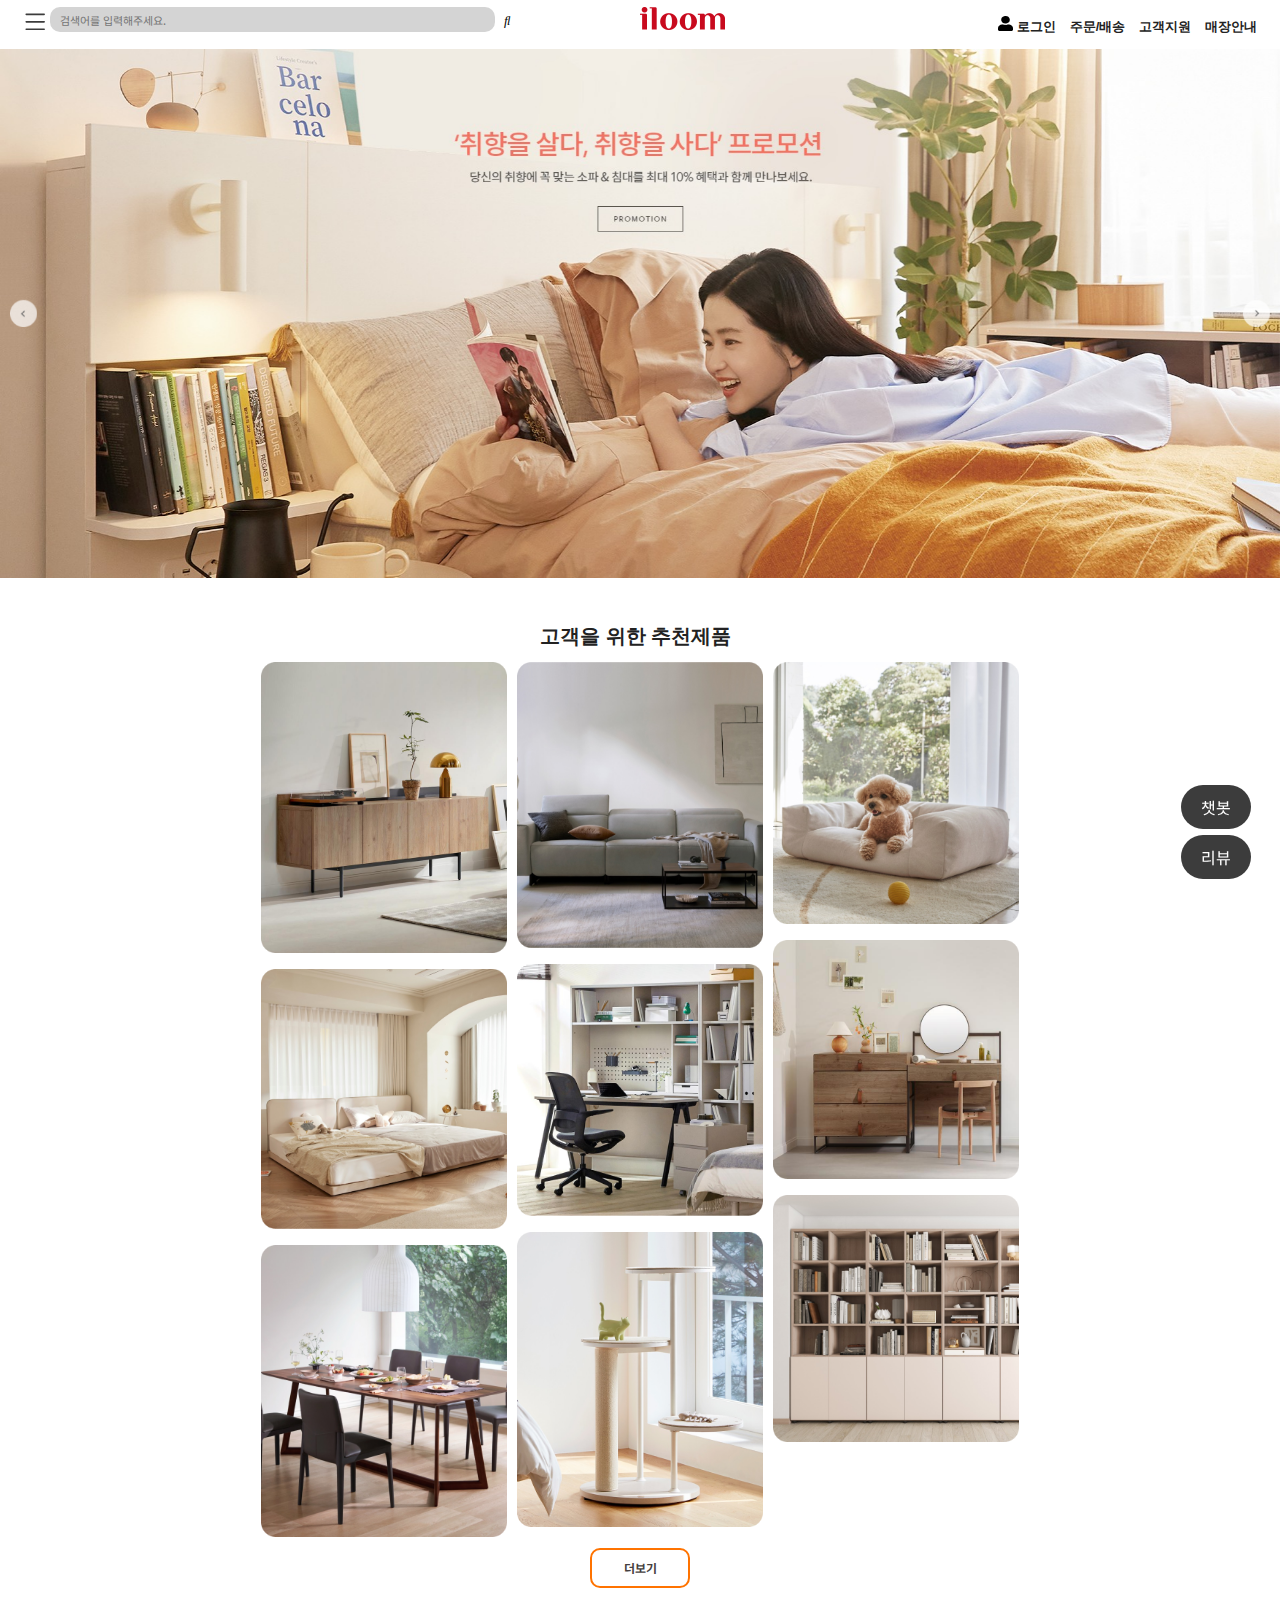
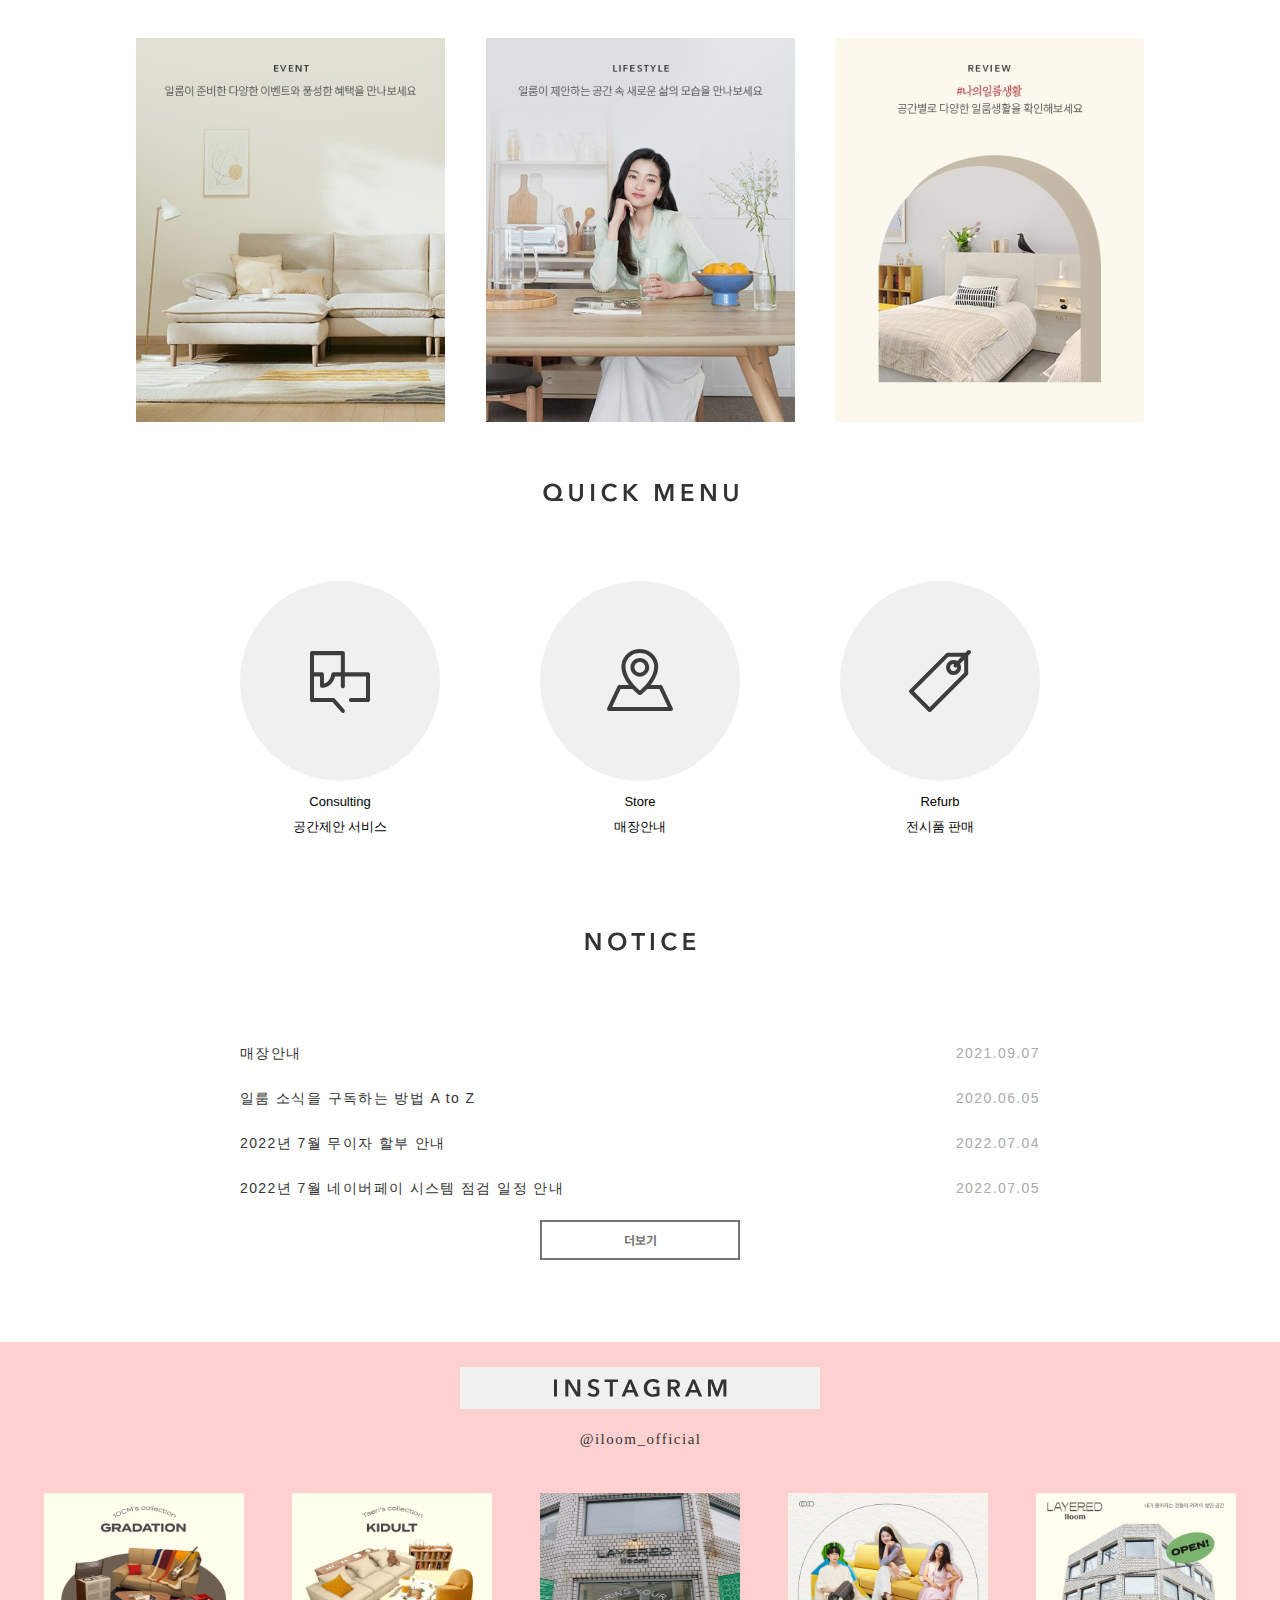
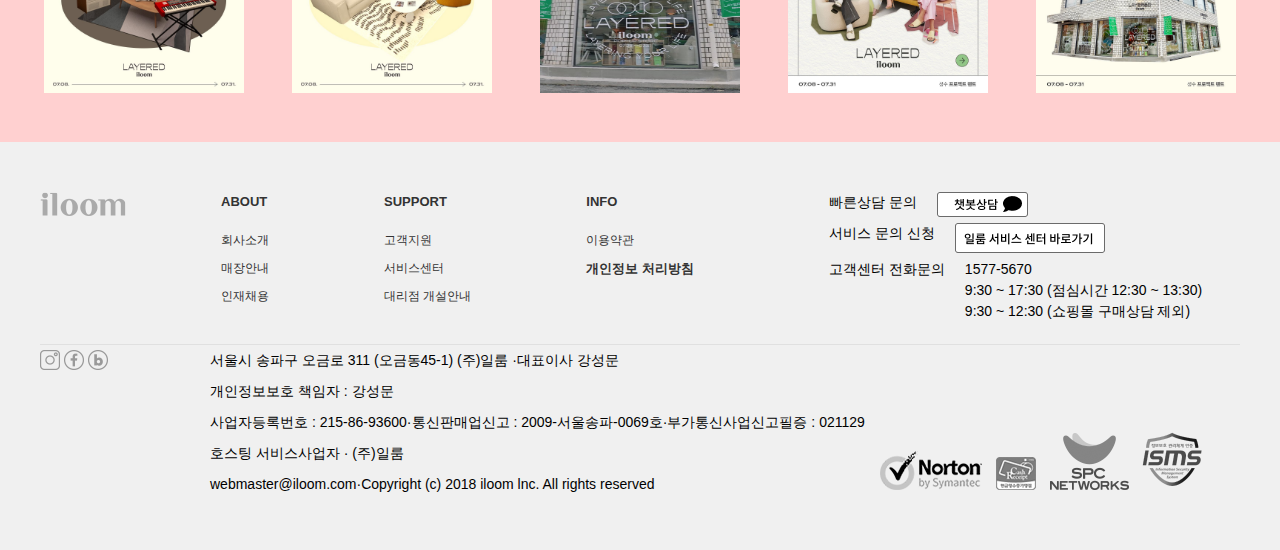
==== index.html @ b9b0cc66 "commit message" ====
<!DOCTYPE HTML>
<html lang='ko'>
<head>
	<title>일룸</title>
	<meta charset='utf-8'>
	<meta name='Viewport' content='width=device-width, initial-scale=1.0, minimum-scale=1.0, maximum-scale=1.6'>
	<meta name='Title' content='일룸'>
	<meta name='Subject' content='iloom'>
	<meta name='Keywords' content='일룸, 가구, 인테리어, 침대, 소파'>
	<meta name='Author' content='jeonghyun'>
	<meta name='Publisher' content='jeonghyun'>
	<meta name='Description' content='침대, 소파, 식탁 등 리빙 가구와 아이방, 펫가구까지 다양한 제품들로 꿈꾸던 생활을 시작해보세요.'>
	<meta name='Author-Date' content='20220719'>
	<meta name='Robots' content='index,follow'>


	<link rel='stylesheet' href='css/reset.css'>
	<link rel='stylesheet' href='css/main.css'>
	<link rel="stylesheet" href="https://cdn.jsdelivr.net/npm/swiper/swiper-bundle.min.css"/>


    <link href="https://fonts.googleapis.com/css2?family=Noto+Sans+KR&display=swap" rel="stylesheet">
	<link rel='stylesheet' href='https://use.fontawesome.com/releases/v5.5.0/css/all.css' integrity='sha384-B4dIYHKNBt8Bc12p+WXckhzcICo0wtJAoU8YZTY5qE0Id1GSseTk6S+L3BlXeVIU' crossorigin='anonymous'>
	<link rel="stylesheet" href="https://cdnjs.cloudflare.com/ajax/libs/font-awesome/4.7.0/css/font-awesome.min.css">

	<script src="https://cdn.jsdelivr.net/npm/swiper/swiper-bundle.min.js"></script>
	<script src="./js/lib/jquery-1.12.4.min.js"></script>
	<script src="./js/script.js" defer></script>
	


</head>
<body>
	<ul id="skip">
		<li><a href="#header">헤더 바로가기</a></li>
		<li><a href="#nav">메뉴 바로가기</a></li>
		<li><a href="#content">내용 바로가기</a></li>
	</ul>
    <div class="button">
		<button class="btnbot">챗봇</button>
		<button class="btnbot">리뷰</button>
	</div>
	<div id="wrap">
		<header id="head" class="header">
			<div class="header-area">
				<div class="gnb_item">
					<ul class="t_menu">
						<li><a href="#"><img src="./img/icon_menu_30px.svg" alt="menu"></a></li>
					</ul>
				</div>
				<div class="search">
					<div class="search_input">
						<input class="search_bar" type="text" placeholder="검색어를 입력해주세요.">
						<i class="fas fa-search"></i>
					</div>
				</div>	
				<div class="gnb_logo">
					<a href="#" onclick="location.href='index.html'"><img src="./img/gnb_logo.png" alt="logo"></a>
				</div>
				<div class="gnb_menu">
					<ul>
						<li><a href="#" onclick="location.href='login.html'"><img src="./img/user-solid.png" alt="login"> 로그인</a></li>
						<li><a href="#" onclick="location.href='login.html'">주문/배송</a></li>
						<li><a href="#" onclick="location.href='index1.html'">고객지원</a></li>
						<li><a href="#">매장안내</a></li>
					</ul>
				</div>
			</div><!-- pc -->
			<div class="mobile">
				<div class="m_header">
					<div class="mobile-item">
						<img src="./img/icon_menu_30px (moblie).png" alt="menu_m">
					</div>
					<div class="logo_m">
						<img src="./img/gnb_logo.png" alt="mobile-logo">
					</div>
					<div class="search_moblie">
						<i class="fas fa-user"></i>
						<i class="fas fa-shopping-cart"></i>
					</div>
				</div >
			</div>
		</header>
		<!-------------------- swiper mySwiper ------------------------>
			<div class="swiper mySwiper">
			<div class="swiper-wrapper">
			  <div class="swiper-slide"><img src="./img/h_01.jpg" alt="slide1"></div>
			  <div class="swiper-slide"><img src="./img/h_02.jpg" alt="slide2"></div>
			  <div class="swiper-slide"><img src="./img/h_03.png" alt="slide3"></div>
			  <div class="swiper-slide"><img src="./img/h_04.jpg" alt="slide4"></div>
			  <div class="swiper-slide"><img src="./img/h_05.jpg" alt="slide5"></div>
			  <div class="swiper-slide"><img src="./img/h_06.jpg" alt="slide6"></div>
			</div>
			<div class="swiper-button-next"></div>
			<div class="swiper-button-prev"></div>
		</div>
		
		<div class="best">
			<ul>
				<li><a href="#">고객을 위한 추천제품</a></li>
			</ul>
		</div>
		<div class="container">
			<div class="bannner">
				<img src="./img/b-01.png" onmouseover="this.src='./img/b-001.png';" onmouseout="this.src='./img/b-01.png';" alt="bannerimg1">
				<img src="./img/b-02.png" onmouseover="this.src='./img/b-002.png';" onmouseout="this.src='./img/b-02.png';" alt="bannerimg2">
				<img src="./img/b-03.png" onmouseover="this.src='./img/b-003.png';" onmouseout="this.src='./img/b-03.png';" alt="bannerimg3">
			</div >
			<div class="bannner">
				<img src="./img/b-04.png" onmouseover="this.src='./img/b-004.png';" onmouseout="this.src='./img/b-04.png';" alt="bannerimg4">
				<img src="./img/b-05.png" onmouseover="this.src='./img/b-005.png';" onmouseout="this.src='./img/b-05.png';" alt="bannerimg5">
				<img src="./img/b-06.png" onmouseover="this.src='./img/b-006.png';" onmouseout="this.src='./img/b-06.png';" alt="bannerimg6">
			</div>
			<div class="bannner">
				<img src="./img/b-07.png" onmouseover="this.src='./img/b-007.png';" onmouseout="this.src='./img/b-07.png';" alt="bannerimg7">
				<img src="./img/b-08.png" onmouseover="this.src='./img/b-008.png';" onmouseout="this.src='./img/b-08.png';" alt="bannerimg8">
				<img src="./img/b-09.png" onmouseover="this.src='./img/b-009.png';" onmouseout="this.src='./img/b-09.png';" alt="bannerimg9">
			</div>
		</div>
		<div class="button-m">
			<button type="button" class="more-bnt">더보기</button>
		</div >
		<div class="card">
			<ul class="card_ul">
				<li><a href="#"><img src="./img/event.png" alt="event"></a></li>
				<li><a href="#"><img src="./img/style.png" alt="life"></a></li>
				<li><a href="#"><img src="./img/review.png" alt="review"></a></li>
			</ul>
		</div>
		<div id="quick" class="quick-menu">
			<div class="menu">
				<img src="./img/img_quickmenu.svg" alt="menu">
			</div>
			<div class="quick-box">
				<div class="quick-list"><img src="./img/quick_menu_consulting.svg" alt="consulting">
					<p class="txt">
						<span>Consulting</span>
						<br>
						<span>공간제안 서비스</span>
					</p>
				</div>
			
				<div class="quick-list">
					<img src="./img/quick_menu_store.svg" alt="store">
					<p class="txt">
						<span>Store</span>
						<br>
						<span>매장안내</span>
					</p>
				</div>
					
				<div class="quick-list">
					<img src="./img/quick_menu_refurb.svg" alt="refurb">
					<p class="txt">
						<span>Refurb</span>
						<br>
						<span>전시품 판매</span>
					</p>
				</div>
					
			</div>	
		</div> 
		<div id="notice" class="notice-area">
			<div class="n-title"><img src="./img/img_notice.svg" alt="notice"></div> 
			<div class="notice-wrap">
				<div class="notice-box">
					<p>
						<span class="txt">매장안내</span>
						<span class="date">2021.09.07</span>
					</p>
					<p>
						<span class="txt">일룸 소식을 구독하는 방법 A to Z</span>
						<span class="date">2020.06.05</span>
					</p>
					<p>
						<span class="txt">2022년 7월 무이자 할부 안내</span>
						<span class="date">2022.07.04</span>
					</p>
					<p>
						<span class="txt">2022년 7월 네이버페이 시스템 점검 일정 안내</span>
						<span class="date">2022.07.05</span>
					</p>
				</div>
			    <div class="button-n">
				  <button type="button" class="n-bnt">더보기</button>
			   </div>
			</div>
		</div> 
		
		<div id="instargram" class="instargram-area">
			<div class="instargram_m">
				<img src="./img/instagram_1.svg" alt="instargram">
				<br>
				<img src="./img/instagram_2.svg" alt="instargram">
			</div>
			<div class="instargram_img">
				<ul>
					<li><a href="#"><img src="./img/i_01.jpg" alt="img1"></a></li>
					<li><a href="#"><img src="./img/i_02.jpg" alt="img2"></a></li>
					<li><a href="#"><img src="./img/i_03.jpg" alt="img3"></a></li>
					<li><a href="#"><img src="./img/i_04.jpg" alt="img4"></a></li>
					<li><a href="#"><img src="./img/i_05.jpg" alt="img5"></a></li>
				</ul>
			</div >
		</div>
		<footer id="footer" class="footer-area">
			<ul class="footer-inner">
				<div class="footer-inner-box">
						<div class="ft_inner"><img src="./img/footer_logo.png" alt="footerlogo"></div>
						<div class="ft_inner">
							<ul>
								<li class="footer-top">ABOUT</li>
								<li class="footer-top-i">회사소개</li>
								<li class="footer-top-i">매장안내</li>
								<li class="footer-top-i">인재채용</li>
							</ul>	
						</div> 
						<div class="ft_inner">
							<ul>
								<li class="footer-top">SUPPORT</li>
								<li class="footer-top-i">고객지원</li>
								<li class="footer-top-i">서비스센터</li>
								<li class="footer-top-i">대리점 개설안내</li>
							</ul>	
						</div> 
						<div class="ft_inner">
							<ul>
								<li class="footer-top">INFO</li>
								<li class="footer-top-i">이용약관</li>
								<li class="footer-top">개인정보 처리방침</li>
							</ul>
						</div> 
						<div class="c_inner">
							<ul>
								<dl>
									<dt>빠른상담 문의</dt>
									<dt><a href="#"><img src="./img/chatbot.png" alt="chatbot"></a></dt>
								</dl>
								<dl>
									<dt>서비스 문의 신청</dt>
									<dt><a href="#"><img src="./img/baro.png" alt="baro"></a></dt>
								</dl>
								<dl>
									<dt>고객센터 전화문의</dt>
									<dt>
										<span>1577-5670</span>
										<br>
										<span>9:30 ~ 17:30 (점심시간 12:30 ~ 13:30)</span>
										<br>
										<span>9:30 ~ 12:30 (쇼핑몰 구매상담 제외)</span>
									</dt>
								</dl>
							</ul>
						</div> 
				</div>
			</ul>
			<ul class="footer-bottom">
				<div class="sns">
					<img src="./img/footer_i.png" alt="instagram">
					<img src="./img/footer_f.png" alt="facebook">
					<img src="./img/footer_b.png" alt="blog">
				</div>
				<div class="ft_bottom">
					<p>서울시 송파구 오금로 311 (오금동45-1) (주)일룸 ·대표이사 강성문</p>
					<p>개인정보보호 책임자 : 강성문</p>
					<p>사업자등록번호 : 215-86-93600·통신판매업신고 : 2009-서울송파-0069호·부가통신사업신고필증 : 021129</p>
					<p>호스팅 서비스사업자 · (주)일룸</p>
					<p>webmaster@iloom.com·Copyright (c) 2018 iloom lnc. All rights reserved</p>	
				</div> 
				<div class="mark">
					<img src="./img//mark_1.png" alt="mark1">
					<img src="./img//mark_2.png" alt="mark2">
					<img src="./img//mark_3.png" alt="mark3">
					<img src="./img//mark_4.png" alt="mark4">
				</div>
			</ul>
		</footer> 

		<div id="modal">
			<div id="popup_menu">
				<div class="close closeBtn"><img src="./img/icon_closeBtn.svg" alt="closeBtn"></div>
				<div class="popup-line"></div>
				<div class="inner_line" style="height:737px; left: 123px;"></div>
				<div class="inner_line" style="height:737px; left: 246px;"></div>
				<div class="inner_line" style="height:737px; left: 369px;"></div>
				<div class="inner_line" style="height:737px; left: 492px;"></div>
				<div class="inner_line" style="height:737px; left: 615px;"></div>
				<div class="inner_line" style="height:737px; left: 738px;"></div>
				<div class="all_menu">
					<div class="all_menuheade">침실</div>
					<div class="all_menubody">침대</div>
					<ul>
						<li>모션베드</li>
						<li>일반침대</li>
						<li>패밀리침대</li>
						<li>매트리스</li>
						<li>액세서리</li>
					</ul>
					
					<div class="all_menubody">매트리스</div>
					<ul>
						<li>매트리스</li>
						<li>커버/프로텍터</li>
					</ul>
					
					<div class="all_menubody">옷장</div>
					<ul>
						<li>옷장/붙박이장</li>
						<li>드레스룸</li>
						<li>수납가구/ACC</li>
					</ul>
				</div>
				<div class="all_menu">
					<div class="all_menuheade">거실</div>
					<div class="all_menubody">테이블</div>
					<ul>
						<li>소파테이블</li>
						<li>패밀리테이블</li>
						<li>멀티테이블</li>
						<li>액세서리</li>
					</ul>
					
					<div class="all_menubody">거실장</div>
					<ul>
						<li>거실장</li>
					</ul>
					
					<div class="all_menubody">소파</div>
					<ul>
						<li>일자형</li>
						<li>카우치/코너</li>
						<li>1인/소파베드</li>
						<li>리클라이너</li>
						<li>액세서리</li>
					</ul>
				</div>
				<div class="all_menu">
					<div class="all_menuheade">주방</div>
					<div class="all_menubody">식탁</div>
					<ul>
						<li>식탁</li>
					</ul>
					
					<div class="all_menubody">수납장</div>
					<ul>
						<li>수납장</li>
						<li>액세서리</li>
					</ul>
					
					<div class="all_menubody">의자</div>
				</div>
				<div class="all_menu">
					<div class="all_menuheade">키즈룸</div>
					<div class="all_menubody">침대</div>
					<ul>
						<li>침대</li>
						<li>매트리스</li>
						<li>액세서리</li>
					</ul>
					
					<div class="all_menubody">책상</div>
					<ul>
						<li>책상</li>
						<li>액세서리</li>
					</ul>
					<div class="all_menubody">수납장</div>
					<ul>
						<li>서랍/수납장</li>
						<li>책장</li>
						<li>옷장/행거</li>
						<li>놀이장</li>
					</ul>
					
					<div class="all_menubody">소파/의자</div>
					<ul>
						<li>소파</li>
						<li>의자</li>
					</ul>
					<div class="all_menubody">액세서리</div>
				</div>
				<div class="all_menu">
					<div class="all_menuheade">학생방</div>
					<div class="all_menubody">책상</div>
					<ul>
						<li>일반형</li>
						<li>기능형</li>
						<li>액세서리</li>
					</ul>
					
					<div class="all_menubody">책상</div>
					<ul>
						<li>책장</li>
						<li>액세서리</li>
					</ul>
					<div class="all_menubody">수납장</div>
					<ul>
						<li>서랍장</li>
						<li>옷장</li>
						<li>수납가구/ACC</li>
					</ul>
					
					<div class="all_menubody">의자</div>
					<ul>
						<li>의자</li>
						<li>액세서리</li>
					</ul>
	
					<div class="all_menubody">침대</div>
					<ul>
						<li>모션베드</li>
						<li>일반침대</li>
						<li>패밀리침대</li>
						<li>매트리스</li>
						<li>액세서리</li>
					</ul>
				</div>
	
				<div class="all_menu">
					<div class="all_menuheade">서재</div>
					<div class="all_menubody">책상</div>
					<ul>
						<li>일반형</li>
						<li>모션형</li>
						<li>액세서리</li>
					</ul>
					
					<div class="all_menubody">책상</div>
					<ul>
						<li>책장</li>
						<li>액세서리</li>
					</ul>
					<div class="all_menubody">서랍장</div>
					<ul>
						<li>책상서랍</li>
					</ul>
					
					<div class="all_menubody">의자</div>
					<ul>
						<li>테스크의자</li>
						<li>프리미엄의자</li>
						<li>보조의자</li>
					</ul>
	
					<div class="all_menubody">수납장</div>
					<ul>
						<li>장식장</li>
					</ul>
				</div>
				<div class="all_menu">
					<div class="all_menuheade">펫</div>
					<div class="all_menubody">가구</div>
					<ul>
						<li>가구</li>
						<li>액세서리</li>
					</ul>
				</div>
			</div>
		</div>
		<div class="m_modal">
			<div class="m_popup_menu">
				<img src="./img/xmark-solid.svg" alt="close">
				<input type="search" name="SEARCH" placeholder="SEARCH">
				<ul class="big_menu">
					<li>모든제품<i class="arrow fas fa-angle-right"></i></li>
					<ul class="small_menu">
						<li><a href="#">침실</a></li>
						<li><a href="#">거실</a></li>
						<li><a href="#">주방</a></li>
						<li><a href="#">키즈룸</a></li>
						<li><a href="#">학생방</a></li>
						<li><a href="#">서재</a></li>
						<li><a href="#">팻</a></li>
					</ul>
				</ul>
				<ul class="big_menu">
					<li>매거진</li>
				</ul>
				<ul class="big_menu">
					<li>아울렛</li>
				</ul>
				<ul class="big_menu">
					<li>부품구매</li>
				</ul>
				<p>이벤트</p>
				<p>뉴스</p>
				<p>고객지원</p>
				<p>카탈로그</p>
				<p>매장안내</p>
				<p>시리즈</p>
			</div>
		</div>
		<div class="overlay_m"></div>
	</div>
</div>
</body>
</html>
---- css/main.css ----
@charset "utf-8";
@import url('https://fonts.googleapis.com/css2?family=Noto+Sans+KR&display=swap');

/* 공통속성 */
*{margin: 0; padding: 0; }
body{font-family: 'Noto Sans KR', sans-serif; background: #fff; letter-spacing: -1.5; overflow-x:hidden; overflow-y: scroll;}
ul{list-style: none;}
a{font-weight: bold;}
.wrap{width: 100%; height: 100%;}




/* header */
.header{ display: flex; align-items: center; justify-content: center; width: 100%; top: 0; left: 0; z-index: 88; min-width: 1200px; padding: 7px 20px ; box-sizing: border-box;}
.header .header-area{display: inline-flex; width: 100%; height: 100%;  max-width:1400px; }
.header .header-area .gnb_item{display: inline-flex; align-items: center; font-size: 12px;}
.header .header-area .gnb_logo{position: absolute; left: calc(50%);}

.header .header-area .gnb_item .t_menu li a:first-child{line-height: 50%;}
.header .header-area .gnb_menu{position: absolute; right: 1%;}
.header .header-area .gnb_menu ul li{display: inline-flex; line-height: 40px ; align-items: center; margin-right: 10px; font-size: 13px; font-weight: 300;}


.search{width: 475px; height: 100%;} 
.search .search_bar{ width: 445px; height: 25px; background: #d4d4d4; border-radius: 10px;  border-style: none;} 
.search .search_bar::placeholder{font-size: 11px; padding: 10px;}
.search .fa-search{font-size: 13px; margin-top: 9px; padding-left: 5px;}

.mobile{display: none;}



/* swiper-banner */
 html,
body {
  position: relative;
  height: 100%;
}

body {
  background: #fff;
  font-family: Helvetica Neue, Helvetica, Arial, sans-serif;
  font-size: 14px;
  color: #000;
  margin: 0;
  padding: 0;
}

.swiper {
  width: 100%;
  height: 100%;
  max-width: 1400px;
}

.swiper-slide {
  text-align: center;
  font-size: 18px;
  background: #fff;

  /* Center slide text vertically */
  display: -webkit-box;
  display: -ms-flexbox;
  display: -webkit-flex;
  display: flex;
  -webkit-box-pack: center;
  -ms-flex-pack: center;
  -webkit-justify-content: center;
  justify-content: center;
  -webkit-box-align: center;
  -ms-flex-align: center;
  -webkit-align-items: center;
  align-items: center;
}

.swiper-slide img {
  display: block;
  width: 100%;
  height: 100%;
  object-fit: cover;
  margin: 0 auto;
} 

.swiper-button-next{
  background: url(../img/slide_r\ 5.png) no-repeat;
  background-size: 100% auto; 
  background-position: center;
 
}

.swiper-button-prev{
  background: url(../img/slide_l\ 3.png) no-repeat;
  background-size: 100% auto; 
  background-position: center;
}

.swiper-button-next::after,
.swiper-button-prev::after{
  display: none;
}


/* container */
.best{width: 100%; height: 100%; }
.best ul{width: 200px; height: 100%; margin: 0 auto; padding: 43px 0px 6px 0px;}
.best ul li{font-size: 20px; color: #000; }

.container{ display: flex; justify-content: center; max-width: 1700px; margin: 0 auto;}
.container .bannner{width: 20%;  float: left; max-width: 1400px;}
.container .bannner img{width: 100%; padding: 5px 5px; box-sizing: border-box; transition: 0.5s;}


.button-m{width: 100px; margin: 0 auto;}
.more-bnt{width: 100px; height: 40px; border: 2px solid rgb(255, 115, 0); background: none; color: #474141; border-radius: 10px; font-weight: 700; font-size: 12px;}
.more-bnt:hover{background: rgb(255, 115, 0);}


/* event */
.card{width: 1090px; max-width: 100%; height: auto; margin: 0 auto; padding-top: 50px; }
.card ul{display: flex; justify-content: space-evenly; }
.card ul li img{transform: all 0.3s ease-in-out}  /* 확대 시 부드럽게 */
.card ul li:hover img{transform: scale(1.1); -webkit-transform:scale(1.1); -moz-transform: scale(1.1); -o-transform: scale(1.1);}

/* width: 1090px; height: 500px; */

/* quick-menu */
#quick{width: 100%;}
#quick .menu{text-align: center; padding-top: 45px;}
#quick .quick-box{display: flex; justify-content: space-between; width: 800px; line-height: 25px; margin: 0 auto; padding-top: 58px;}

#quick .quick-box .quick-list img{text-align: center; font-size: 13px; font-weight: 500; width: 200px;}
#quick .quick-box .quick-list img:hover {filter: brightness(0.9);}
#quick .quick-box .txt{text-align: center; font-size: 13px; font-weight: 500;} 
 



/* notice-area */

.notice-area{display: block; width: 800px; height: 390px; text-align: center; margin: 0 auto; padding: 83px 0 30px; }
.notice-area .n-title{width:100%; height: 60px;}
.notice-area .notice-wrap{width: 100%;}
.notice-area .notice-wrap .notice-box{display: inline-flex; width: 800px; flex-direction: column; justify-content: space-between; padding-top: 58px;}
.notice-area .notice-wrap .notice-box .button-n{padding: 20px;}
.notice-area .notice-wrap .notice-box p{display: flex; width: 100%; justify-content: space-between; margin-bottom: 18px; font-size: 18px; line-height: 27px; letter-spacing: 1.4px;}
.notice-area .notice-wrap .notice-box p .txt{font-size: 14px; color: #333; font-weight: 500; overflow: hidden;}
.notice-area .notice-wrap .notice-box p .date{font-size: 14px; color: #aaa; font-weight: 500;}

/* 더보기버튼 */
.n-bnt{width: 200px; height: 40px;border: 2px solid #757575; background: none; color: #757575;  font-weight: 700; font-size: 12px;}
.n-bnt:hover{background:#c2c2c2;}





/* instargram-area */
#instargram{background: #FFD0D0; width: 100%; height: 400px; margin: 0 auto;}
#instargram .instargram_m{text-align: center; font-size: 20px; padding: 25px 0px; }
#instargram  ul{display: flex; width: 1192px; height: 205px;  margin: 0 auto; justify-content: space-between;}
#instargram  ul li a img{width: 200px; height: 200px;}


/* footer */
/* footer상단 */
.footer-area{width: 100%; border-top: 1px solid #ddd; border-bottom: 1px solid #ddd; background: #f0f0f0; border: none; display: grid;}
.footer-area .footer-inner{width: 1200px; padding: 50px 20px 30px; margin: 0 auto; height: 128px;}
.footer-area .footer-inner .ft_inner{float: left;margin-right: 95px;}
.footer-area .footer-inner .footer-inner-box{border-bottom:  1px solid #E0E0E0; padding-bottom: 22px;}
.footer-area .footer-inner .ft_inner ul{margin-right: 20px; }
.footer-area .footer-inner .ft_inner ul .footer-top{font-weight: bold; color: #333; font-size: 13px; margin-bottom: 20px;}
.footer-area .footer-inner .ft_inner ul .footer-top-i{color: #333; font-size: 12px; margin-bottom: 10px;}
.footer-area .footer-inner .c_inner dl{display: flex;}
.footer-area .footer-inner .c_inner dl dt{padding-left: 20px;}


/* footer하단 */
.footer-area .footer-bottom{width: 1200px; margin: 0 auto; height: 200px; display: flex;}
.footer-area .footer-bottom .sns{width: 170px;}
.footer-area .ft_bottom p{margin-bottom: 10px;}

.mark{margin: 80px 10px; }
.mark img{margin: 0 5px; }




/* popup */
#popup_menu{position: relative; display: block; top: 20px; left: 20px; background: #f0f0f0; width: 985px; height: 837px; z-index: 18; overflow: scroll;}
#popup_menu .close{position: absolute; right: 15px; top: 15px; display: inline-block; width: 24px; height: 24px; background-repeat: no-repeat; }
#popup_menu .popup-line{position: absolute; border-top:2px solid rgb(137, 137, 137); width: 841px; top: 60px; left: 15px;}
#popup_menu .inner_line{float: left; position: absolute; background: #aeaeae; width: 1px; top: 85px; }
#popup_menu .all_menu{width: 123px; height: 837px; background: white; float: left; box-sizing: border-box; text-align: center; padding-bottom: 10px; cursor: pointer;}
#popup_menu .all_menu .all_menuheade{font-weight: bold; color: #000; font-size: 18px; margin: 15px 0px; }
#popup_menu .all_menu .all_menubody{font-weight: bold; color: #333; font-size: 14px; margin-top: 46px; }
#popup_menu .all_menu .all_menubody ul{margin-bottom: 12px;}
#popup_menu .all_menu .all_menubody ul li{font-size: 12px; font-weight: 300;}
#popup_menu .all_menu .all_menuheade:hover{color: rgb(255, 115, 0)}
#popup_menu .all_menu ul li:hover{color: rgb(255, 115, 0)}


#modal{position: fixed; z-index: 99999; width: 100%; height: 100%;  background: rgba(0,0,0,.5); top: 0; left: 0; display: none; }
.popup_menu{width: 300px; height: 600px;}



/* 모바일 메뉴팝업 */

input[type="search"] {
  width: 180px;
  margin: 0 auto;
  margin-left: 9px;
  border: 2px solid #797979;
  font-size: 10px;
  margin-top: 12px;
  padding: 4px 0 4px 14px;
  border-radius: 50px;
}
.m_modal{display: none; position: fixed; top: 0px; width: 200px; z-index: 10; left: 0; background: white; border-right: 1px solid rgba(0,0,0,.0.07); bottom: 50px; height: 645px; margin-bottom: -70px; margin-top: 0px; padding-bottom: 0px; box-shadow: 0 0px 24px rgb(0, 0, 0/ 6%), 0 1px 0px 0 rgb(0, 0, 0/ 2%); color: black; }
.m_modal > .m_popup_menu li:hover{color: #ff5858; background: #e1e1e1;}
.m_modal > .m_popup_menu li{color: #000; font-size: 11px; font-weight: 600; padding: 20px 0px 8px 14px; border-bottom: 1px solid #e1e1e1;}
.m_popup_menu .fas {color: #ff5858; font-size: 15px; line-height: 10px; float: right; margin-right: 20px;}
.m_popup_menu img{width: 20px; height: 20px; float: right; padding-top: 10px;}
.m_popup_menu>.big_menu>.small_menu li {color: #757575;font-size: 10px;font-weight: 600; border-bottom: 0px solid #e1e1e1; margin-left: 14px; padding-top: 8px;}
.m_popup_menu>.big_menu>.small_menu li a:hover{color: #ff5858;}
.m_popup_menu p{font-size: 10px; color: #757575; font-weight: 600; padding: 5px 13px;}
.big_menu {cursor: pointer;}


/* 챗봇, 리뷰 */
.button{position: fixed; bottom: 2%; right: 2%; display: grid; z-index: 999;}
.btnbot{background-color: #3c3c3c;  border: none; color: white;  padding: 10px 20px;  text-align: center; text-decoration: none; display: inline-block;  font-size: 16px;  cursor: pointer;  border-radius: 70px; margin: 3px; }






/* 데스크탑 크기 */


@media screen and (max-width: 1570px) {
  .mobile{display: none;}
} 


@media screen and (max-width: 1410px) {
  .instargram-area ul{width: 100%;}
}


@media screen and (max-width: 1268px) {
  .best ul li{font-size: 18px; color: #000; }
  .instargram-area ul li a img{width: 130px;height: 130px;}
  
}



@media screen and (max-width: 1219px) {

  #instargram{width: 100%; height: 376px; }
  #instargram  ul{display: flex; width: 1000px;}
  #instargram  ul li a img{width: 180px; height: 180px;}
}




/* 태블릿 가로 */
@media screen and (max-width: 1181px) {
  
  #instargram{width: 100%; height: 304px; }
  #instargram .instargram_m {font-size: 6px; padding: 16px 0px;}
  #instargram  ul{width: 900px; }
  #instargram  ul li a img{width: 150px; height: 150px;}
}


@media screen and (max-width: 1094px) {
 
  
  .instargram-area ul li a img{width: 100px;height: 100px;}
  
.search .search_bar {width: 364px;}
    
}


@media screen and (max-width: 912px) {
  .search .search_bar { width: 326px;}
    
}



/* 태블릿 세로 */
@media screen and (max-width: 820px) {
    

  .header{width: 820px; height: 100%; justify-content: space-between;}
  .header .header-area{ width: 805px; height: 100%;}
  .header .header-area .gnb_item{width: 34px; height: 40px;}
  .header .header-area .gnb_logo{position: absolute; left: calc(45%);}


  .header .header-area .gnb_item:first-child .t_menu li:first-child{display: inline-flex; width: 10px; height: 20px; margin-right: 11px; align-items: center;}
  .header .header-area .gnb_item:first-child .t_menu li{display: inline-block; line-height: 20px ; align-items: center; margin-right: 10px; font-size: 8px;}
  .header .header-area .gnb_menu ul li{font-size: 8px; display: inline-flex; font-weight: 300;}
 
  

  .header .header-area .search{width: 263px; display: block;}
  .header .header-area .search .search_bar{ width: 223px;} 
  

  .card ul{display: flex; justify-content: space-between; }
  .card ul li a img{width: 100%; height: 100%; }

  .notice-area .notice-wrap .notice-box{display: flex; justify-content: space-between; width: 588px ;margin: 0 auto; padding: 29px;}


  #instargram  ul{display: flex; width: 745px; height: 157px;}
  #instargram ul li a img {width: 138px; height: 146px;}


  .footer-area .footer-inner {width: 1216px; padding: 23px 20px 30px;}
  .footer-area .footer-inner .footer-inner-box {border: none;}
  .footer-area .footer-inner .c_inner dl {display: none;}
  .footer-area .footer-bottom {width: 1200px; margin: 0 auto; height: 100%; display: block;}
  
  #popup_menu{ width: 793px; height: 729px;}

  #popup_menu .popup-line{position: absolute; border-top:2px solid rgb(137, 137, 137); width: 710px; top: 60px; left: 15px;}
  #popup_menu .inner_line{display: none; }
  #popup_menu .all_menu{width: 105px; height: 729px; background: white; float: left; box-sizing: border-box; text-align: center; padding-bottom: 10px; cursor: pointer;}
  #popup_menu .all_menu .all_menuheade{font-size: 17px; }
  #popup_menu .all_menu .all_menubody{font-size: 15px; }
  #popup_menu .all_menu .all_menubody ul li{font-size: 9px; font-weight: 300;}
  #popup_menu .all_menu .all_menuheade:hover{color: rgb(255, 115, 0)}
  #popup_menu .all_menu ul li:hover{color: rgb(255, 115, 0)}

  .btn{  padding: 7px 6px;   font-size: 10px;}
  .btnbot{padding: 10px 10px;   font-size: 12px; }
}

@media screen and (max-width: 768px) {
    

  .header .header-area .gnb_menu {position: absolute; right: 0;}
  .header .header-area .gnb_item{display: inline-flex; height: 40px; align-items: center;}
  .header .header-area .gnb_logo{position: absolute; left: calc(48%);}
  

 

  .header .header-area .search{width: 263px; display: block;}
  .header .header-area .search .search_bar{ width: 223px;} 
 

  #instargram  ul{display: flex; width: 700px; height: 282px;  margin: 0 auto;}



  #quick .quick-box {width: 634px; line-height: 25px; margin: 0 auto; } 
  .notice-area .notice-wrap .notice-box {display: inline-flex; width: 555px;flex-direction: column;justify-content: space-between; padding-top: 60px;}

  .footer-area .footer-inner .c_inner dl {display: none;}
    
}

/* 모바일 */
@media only screen and (max-width: 720px)  {

  .header .header-area{display: none;}
  .mobile{width: 700px; height: 100%; display: flex;}
  .mobile .m_header{width: 700px; height: auto;}
  .mobile .m_header .mobile-item{display: inline-flex; height: 20px; position: relative;}
  .mobile .m_header .logo_m{position: absolute; top: 1.5%;left: 45%;}
  .mobile .m_header .logo_m img{width: 50px;}
  .mobile .m_header .search_moblie{position: absolute; top: 1.5%; right: 3%;}
  .mobile .m_header .search_moblie i{font-size: 9px;}

  .best ul li{font-size: 11px; color: #000; text-align: center;}


  #quick .menu img{width: 200px; height: 100%;}
  #quick .quick-box .quick-list img{width: 89px; height: auto;}
  #quick .quick-box { display: flex; justify-content: space-between; width: 300px; line-height: 25px; margin: 0 auto; padding-top: 24px;} 


  #quick .quick-box .txt {text-align: center; font-size: 11px; font-weight: 500;}


  .more-bnt {width: 50px;height: 20px;border: 2px solid rgb(255, 115, 0); background: none;color: #474141; border-radius: 5px; font-weight: 300; font-size: 8px;}
  .button-m {width: 48px; margin: 0 auto;}

  .notice-area { width: 393px; height: 100%; text-align: center; margin: 0 auto; padding: 83px 0 30px;}
  .notice-area .n-title img{width:280px;}
  .notice-area .notice-wrap .notice-box{display: inline-flex; width: 340px; flex-direction: column; justify-content: space-between; padding: 14px 0px;}
  .notice-area .notice-wrap .notice-box p{display: flex; width: 100%; justify-content: space-between; margin-bottom: 18px; font-size: 11px; line-height: 27px; letter-spacing: 1.4px;}
  .notice-area .notice-wrap .notice-box p .txt{font-size: 8px; color: #333; font-weight: 500; overflow: hidden;}
  .notice-area .notice-wrap .notice-box p .date{font-size: 8px; color: #aaa; font-weight: 500;}

  .n-bnt{width: 100px; height: 30px; border: 2px solid #c2c2c2; background: none; color: #757575;  font-weight: 700; font-size: 9px;}

  #instargram > .instargram_m > img{width: 150px; height: 20px;}
  #instargram{background: #FFD0D0; width: 100%; height: 186px; margin: 0 auto;}
  #instargram .instargram_m{ padding: 13px 0px; }
  #instargram  ul{width: 356px; height: 75px; justify-content: space-between;}
  #instargram  ul li a img{width: 66px; height: 66px;}



 
  .footer-area .footer-inner img {width:50px; }
  
  .footer-area .footer-bottom {height: 100%;display: block;}
  .footer-area .footer-inner .ft_inner {margin-right: 5px; margin-top: 20px;}
  .footer-area .footer-inner .ft_inner ul {margin-right: 32px; float: inherit;} 
  .footer-area .footer-inner .ft_inner ul .footer-top {font-size: 10px; margin-bottom: 11px;}
  .footer-area .footer-inner .ft_inner ul .footer-top-i { color: #333; font-size: 10px; margin-bottom: 6px;}
  .footer-area .footer-bottom p{display: table-caption; font-size: 10px;}
  .mark{display: none;}
 


}
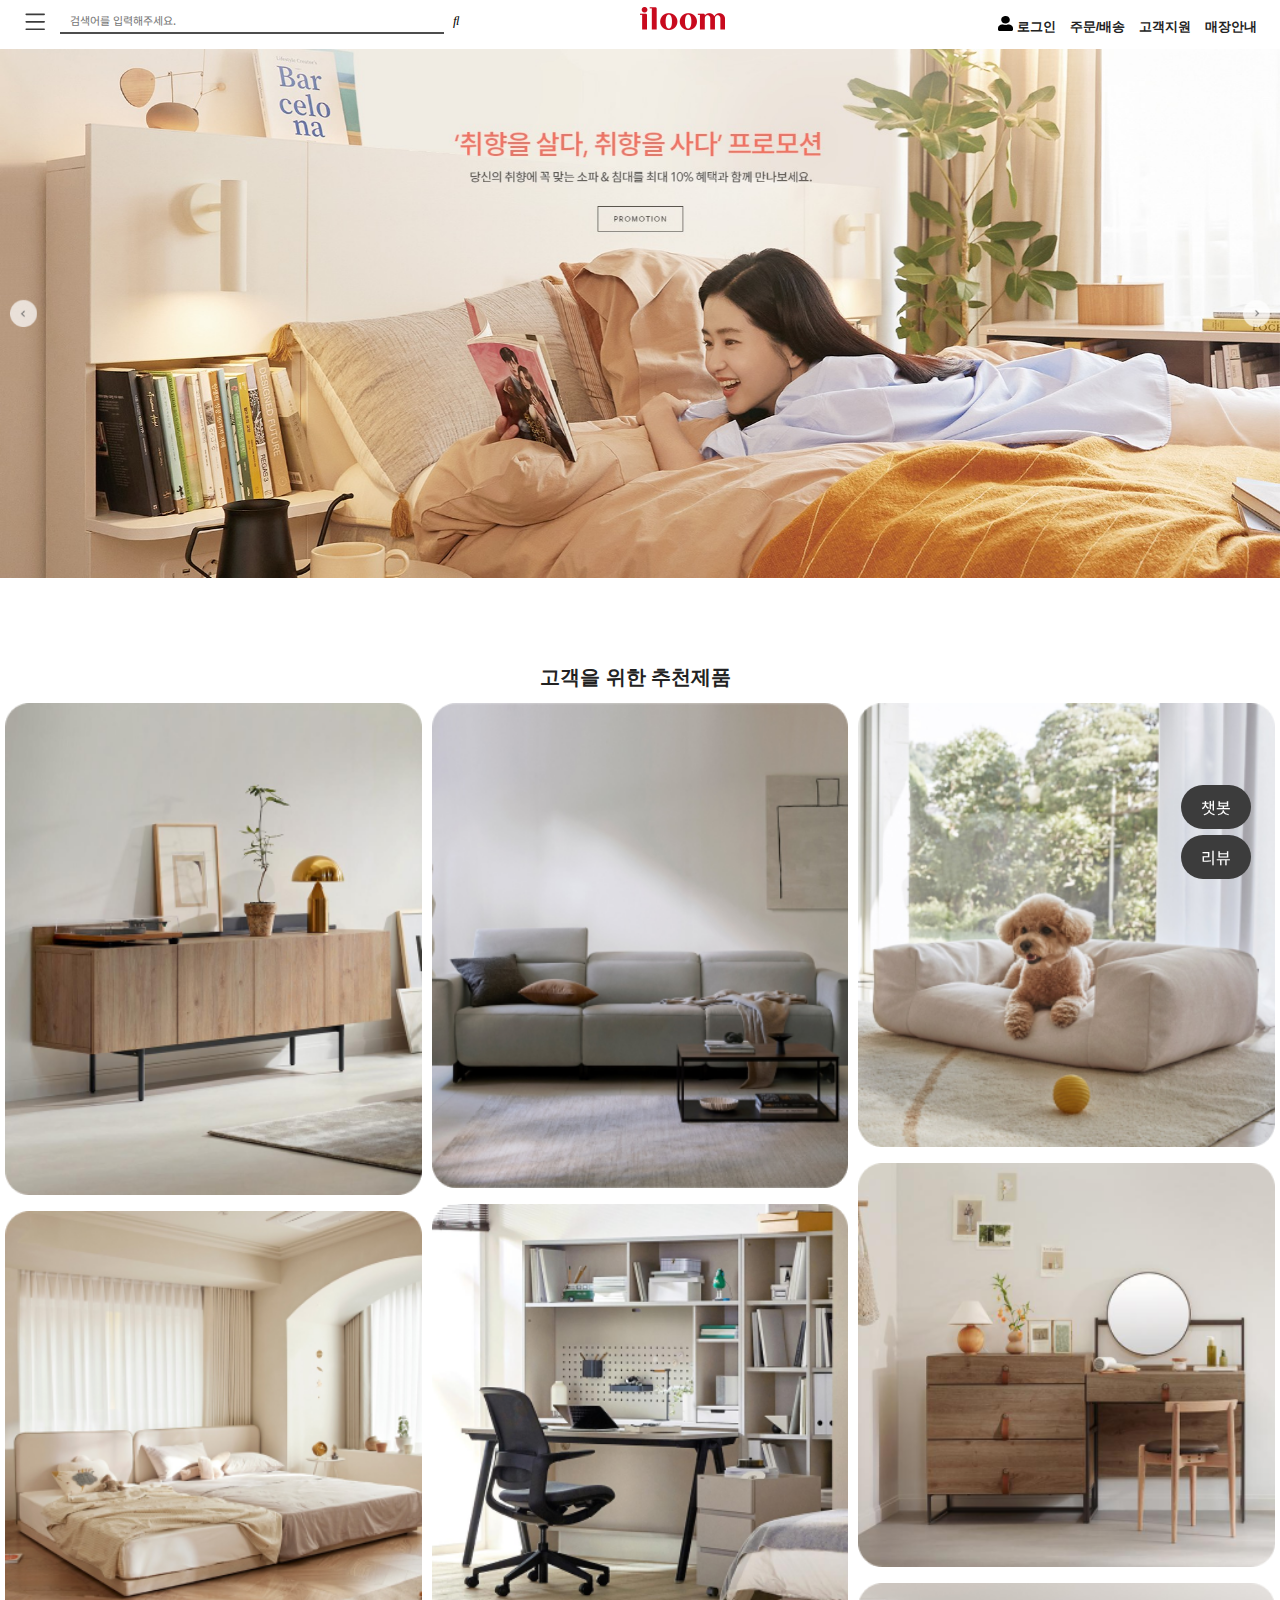
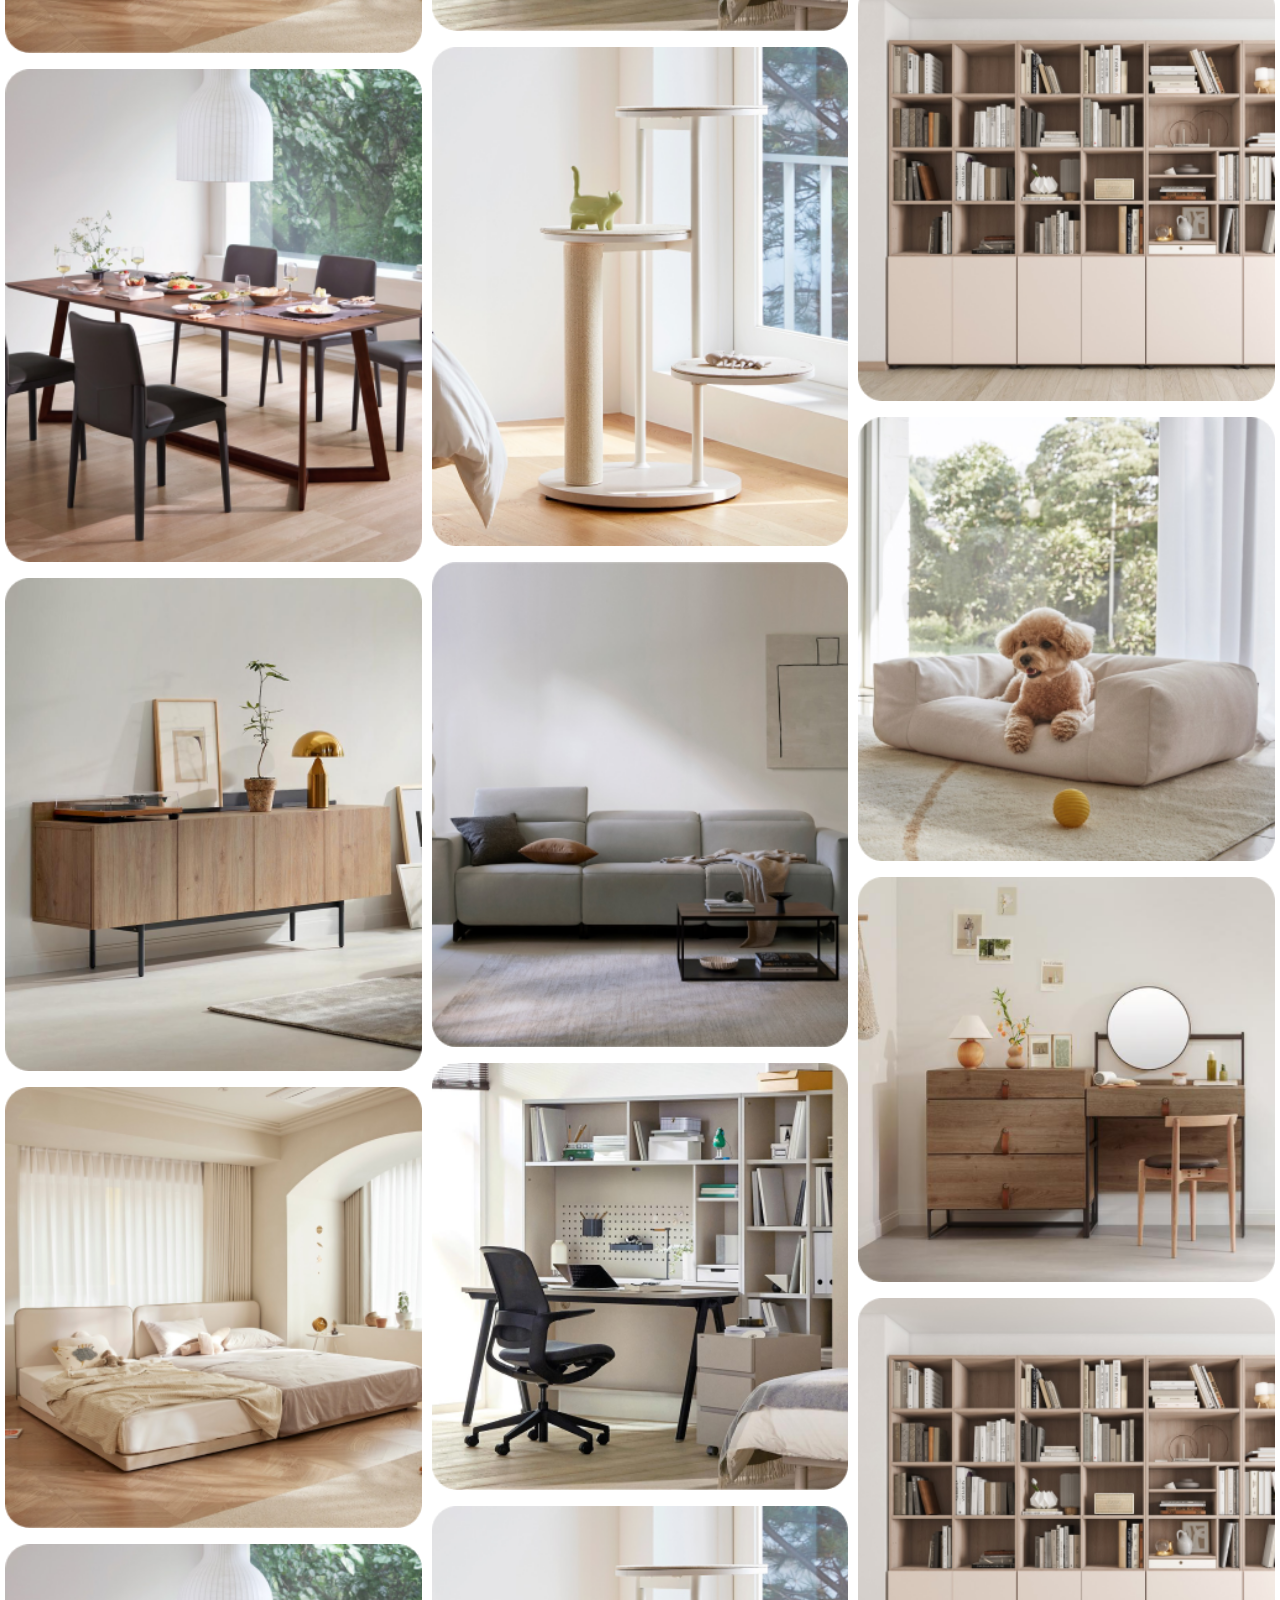
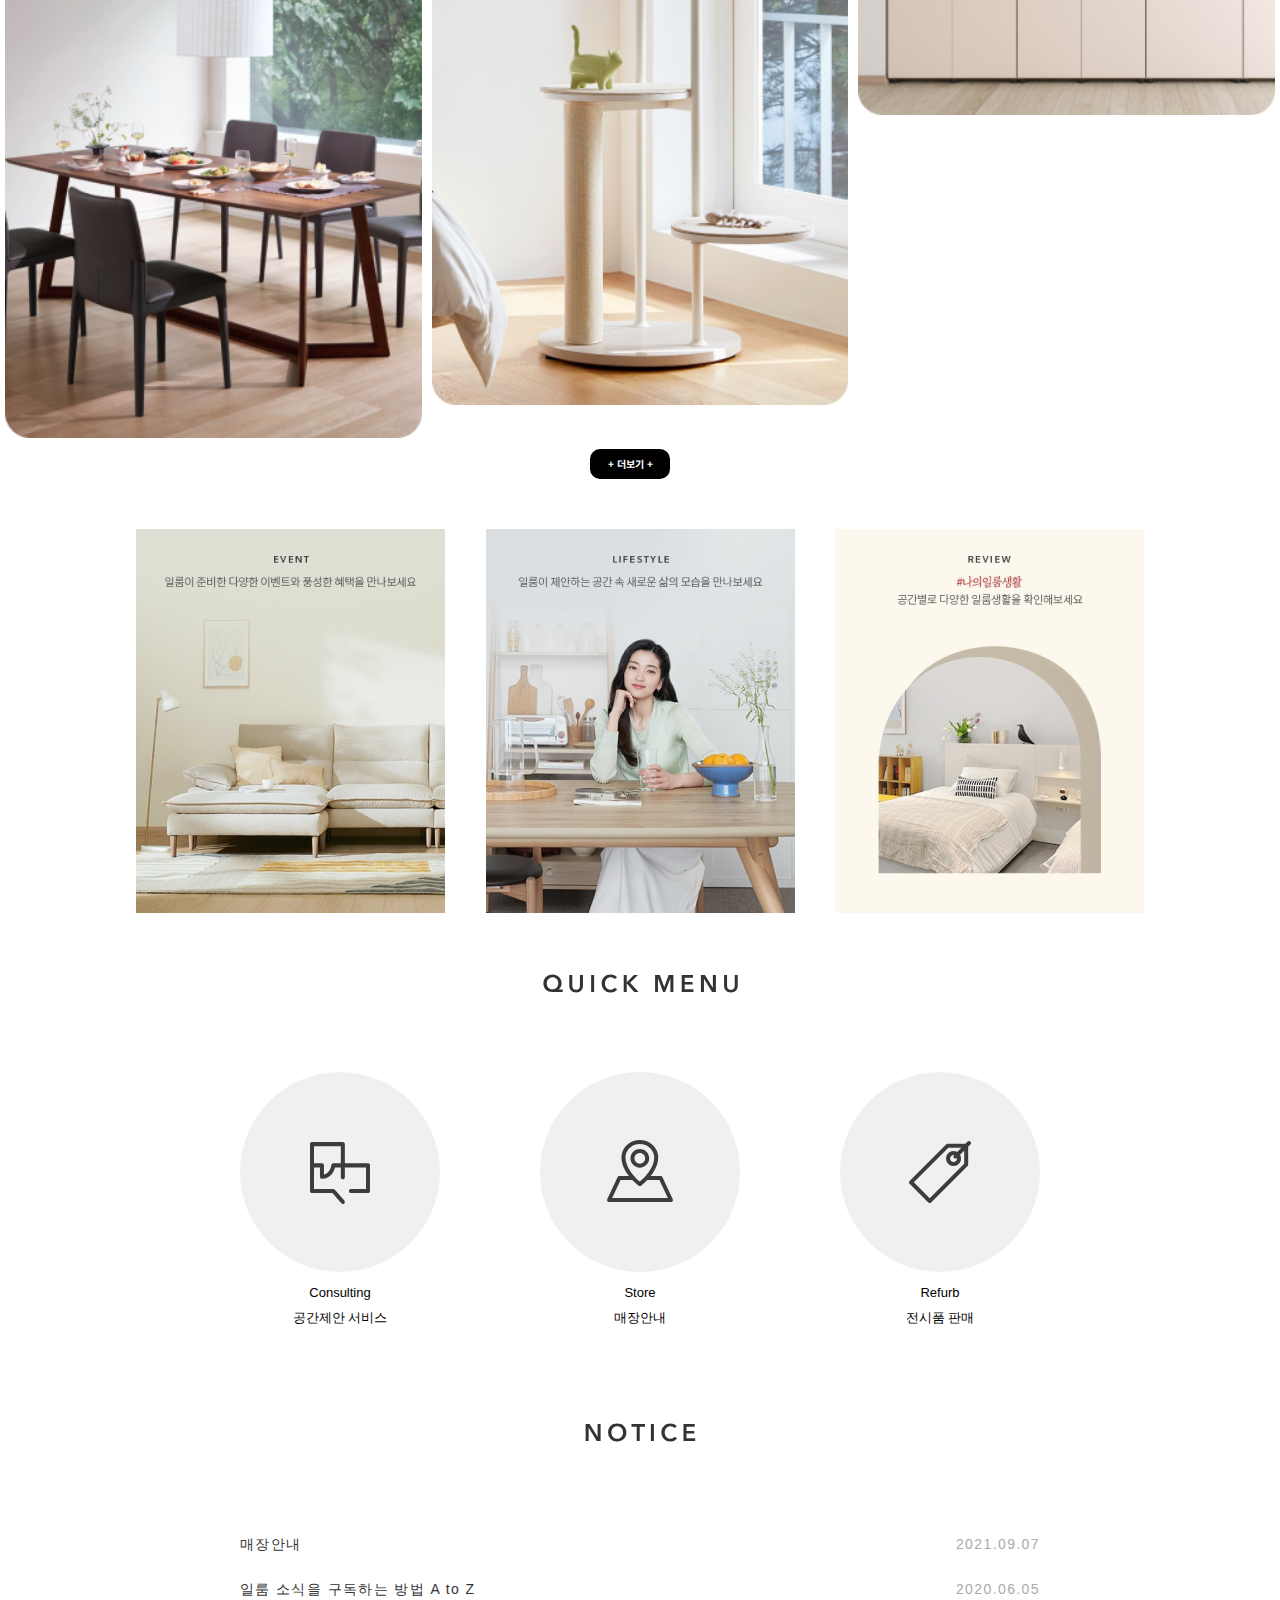
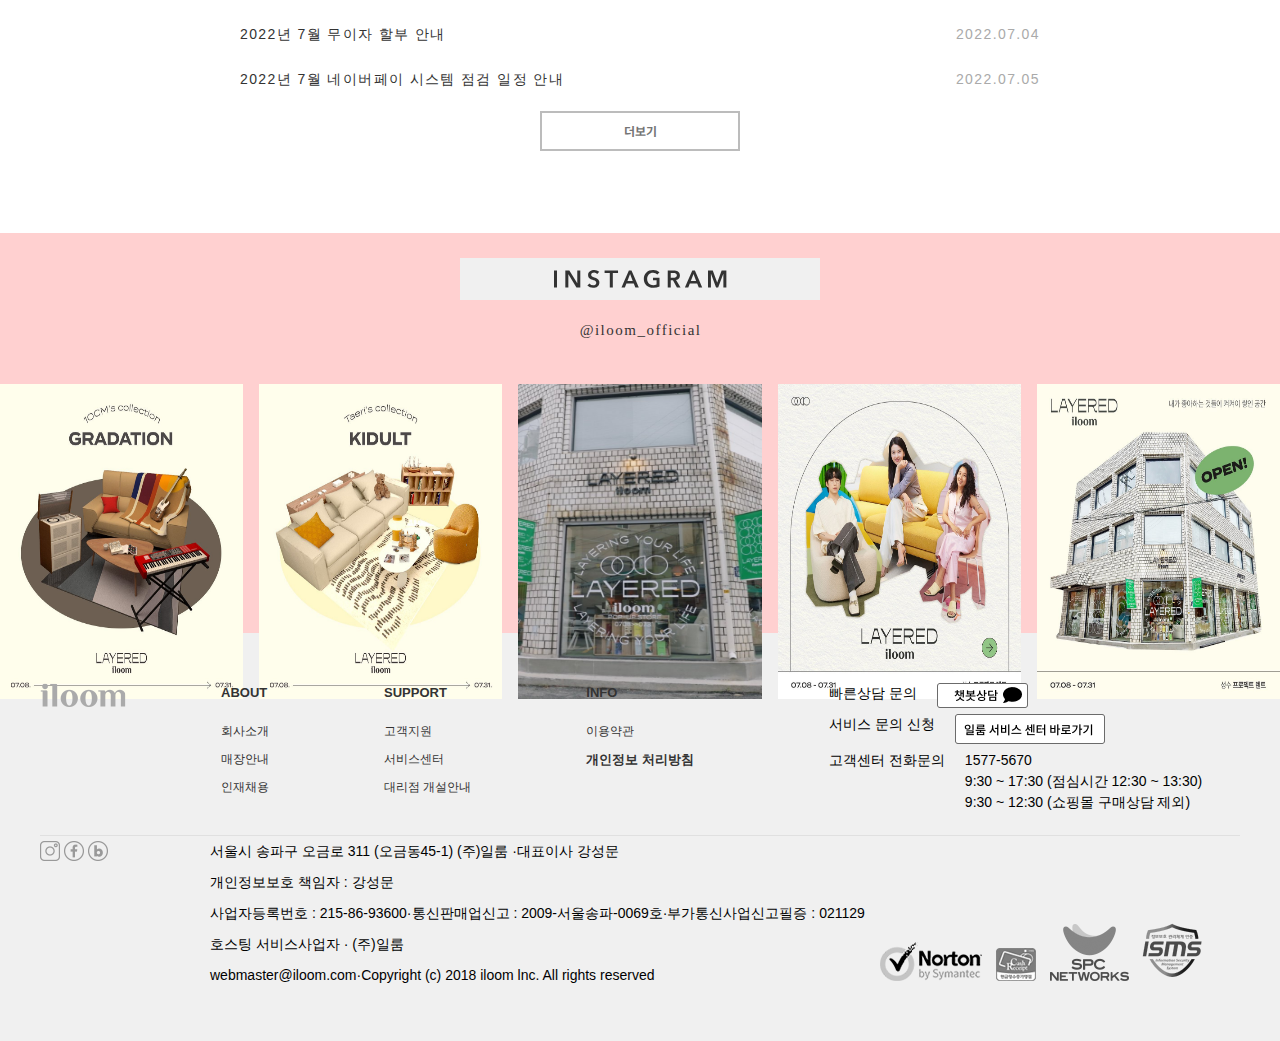
==== commit cf755c2b: "iloom" ====
--- a/index.html
+++ b/index.html
@@ -15,7 +15,7 @@
 
 
 	<link rel='stylesheet' href='css/reset.css'>
-	<link rel='stylesheet' href='css/main.css'>
+	<link rel='stylesheet' href='css/index.css'>
 	<link rel="stylesheet" href="https://cdn.jsdelivr.net/npm/swiper/swiper-bundle.min.css"/>
 
 
@@ -95,31 +95,47 @@
 			<div class="swiper-button-prev"></div>
 		</div>
 		
-		<div class="best">
+		<article class="best">
 			<ul>
 				<li><a href="#">고객을 위한 추천제품</a></li>
 			</ul>
-		</div>
-		<div class="container">
-			<div class="bannner">
-				<img src="./img/b-01.png" onmouseover="this.src='./img/b-001.png';" onmouseout="this.src='./img/b-01.png';" alt="bannerimg1">
-				<img src="./img/b-02.png" onmouseover="this.src='./img/b-002.png';" onmouseout="this.src='./img/b-02.png';" alt="bannerimg2">
-				<img src="./img/b-03.png" onmouseover="this.src='./img/b-003.png';" onmouseout="this.src='./img/b-03.png';" alt="bannerimg3">
+			<div class="container">
+				<div class="bannner">
+					<img src="./img/b-01.png" onmouseover="this.src='./img/b-001.png';" onmouseout="this.src='./img/b-01.png';" alt="bannerimg1">
+					<img src="./img/b-02.png" onmouseover="this.src='./img/b-002.png';" onmouseout="this.src='./img/b-02.png';" alt="bannerimg2">
+					<img src="./img/b-03.png" onmouseover="this.src='./img/b-003.png';" onmouseout="this.src='./img/b-03.png';" alt="bannerimg3">
+					<img src="./img/b-01.png" onmouseover="this.src='./img/b-001.png';" onmouseout="this.src='./img/b-01.png';" alt="bannerimg1">
+					<img src="./img/b-02.png" onmouseover="this.src='./img/b-002.png';" onmouseout="this.src='./img/b-02.png';" alt="bannerimg2">
+					<img src="./img/b-03.png" onmouseover="this.src='./img/b-003.png';" onmouseout="this.src='./img/b-03.png';" alt="bannerimg3">
+				
+					
+				</div >
+				<div class="bannner">
+					<img src="./img/b-04.png" onmouseover="this.src='./img/b-004.png';" onmouseout="this.src='./img/b-04.png';" alt="bannerimg4">
+					<img src="./img/b-05.png" onmouseover="this.src='./img/b-005.png';" onmouseout="this.src='./img/b-05.png';" alt="bannerimg5">
+					<img src="./img/b-06.png" onmouseover="this.src='./img/b-006.png';" onmouseout="this.src='./img/b-06.png';" alt="bannerimg6">
+					<img src="./img/b-04.png" onmouseover="this.src='./img/b-004.png';" onmouseout="this.src='./img/b-04.png';" alt="bannerimg4">
+					<img src="./img/b-05.png" onmouseover="this.src='./img/b-005.png';" onmouseout="this.src='./img/b-05.png';" alt="bannerimg5">
+					<img src="./img/b-06.png" onmouseover="this.src='./img/b-006.png';" onmouseout="this.src='./img/b-06.png';" alt="bannerimg6">
+					
+					
+				</div>
+				<div class="bannner">
+					<img src="./img/b-07.png" onmouseover="this.src='./img/b-007.png';" onmouseout="this.src='./img/b-07.png';" alt="bannerimg7">
+					<img src="./img/b-08.png" onmouseover="this.src='./img/b-008.png';" onmouseout="this.src='./img/b-08.png';" alt="bannerimg8">
+					<img src="./img/b-09.png" onmouseover="this.src='./img/b-009.png';" onmouseout="this.src='./img/b-09.png';" alt="bannerimg9">
+					<img src="./img/b-07.png" onmouseover="this.src='./img/b-007.png';" onmouseout="this.src='./img/b-07.png';" alt="bannerimg7">
+					<img src="./img/b-08.png" onmouseover="this.src='./img/b-008.png';" onmouseout="this.src='./img/b-08.png';" alt="bannerimg8">
+					<img src="./img/b-09.png" onmouseover="this.src='./img/b-009.png';" onmouseout="this.src='./img/b-09.png';" alt="bannerimg9">
+					
+			
+				</div>
+			</div>
+			<div class="button-m">
+				<button type="button" class="more-bnt">+ 더보기 +</button>
 			</div >
-			<div class="bannner">
-				<img src="./img/b-04.png" onmouseover="this.src='./img/b-004.png';" onmouseout="this.src='./img/b-04.png';" alt="bannerimg4">
-				<img src="./img/b-05.png" onmouseover="this.src='./img/b-005.png';" onmouseout="this.src='./img/b-05.png';" alt="bannerimg5">
-				<img src="./img/b-06.png" onmouseover="this.src='./img/b-006.png';" onmouseout="this.src='./img/b-06.png';" alt="bannerimg6">
-			</div>
-			<div class="bannner">
-				<img src="./img/b-07.png" onmouseover="this.src='./img/b-007.png';" onmouseout="this.src='./img/b-07.png';" alt="bannerimg7">
-				<img src="./img/b-08.png" onmouseover="this.src='./img/b-008.png';" onmouseout="this.src='./img/b-08.png';" alt="bannerimg8">
-				<img src="./img/b-09.png" onmouseover="this.src='./img/b-009.png';" onmouseout="this.src='./img/b-09.png';" alt="bannerimg9">
-			</div>
-		</div>
-		<div class="button-m">
-			<button type="button" class="more-bnt">더보기</button>
-		</div >
+		</article>
+		
 		<div class="card">
 			<ul class="card_ul">
 				<li><a href="#"><img src="./img/event.png" alt="event"></a></li>
@@ -204,7 +220,7 @@
 			</div >
 		</div>
 		<footer id="footer" class="footer-area">
-			<ul class="footer-inner">
+			<div class="footer-inner">
 				<div class="footer-inner-box">
 						<div class="ft_inner"><img src="./img/footer_logo.png" alt="footerlogo"></div>
 						<div class="ft_inner">
@@ -253,8 +269,8 @@
 							</ul>
 						</div> 
 				</div>
-			</ul>
-			<ul class="footer-bottom">
+			</div>
+			<div class="footer-bottom">
 				<div class="sns">
 					<img src="./img/footer_i.png" alt="instagram">
 					<img src="./img/footer_f.png" alt="facebook">
@@ -273,10 +289,10 @@
 					<img src="./img//mark_3.png" alt="mark3">
 					<img src="./img//mark_4.png" alt="mark4">
 				</div>
-			</ul>
+			</div>
 		</footer> 
 
-		<div id="modal">
+		<aside id="modal">
 			<div id="popup_menu">
 				<div class="close closeBtn"><img src="./img/icon_closeBtn.svg" alt="closeBtn"></div>
 				<div class="popup-line"></div>
@@ -455,11 +471,11 @@
 					</ul>
 				</div>
 			</div>
-		</div>
+		</aside>
 		<div class="m_modal">
 			<div class="m_popup_menu">
 				<img src="./img/xmark-solid.svg" alt="close">
-				<input type="search" name="SEARCH" placeholder="SEARCH">
+				<input type="search" name="SEARCH" placeholder="검색어를 입력하세요.">
 				<ul class="big_menu">
 					<li>모든제품<i class="arrow fas fa-angle-right"></i></li>
 					<ul class="small_menu">
--- a/css/index.css
+++ b/css/index.css
@@ -0,0 +1,363 @@
+@charset "utf-8";
+@import url('https://fonts.googleapis.com/css2?family=Noto+Sans+KR&display=swap');
+
+/* 공통속성 */
+*{margin: 0; padding: 0; }
+body{font-family: 'Noto Sans KR', sans-serif; background: #fff; letter-spacing: -1.5; overflow-x:hidden; overflow-y: scroll;}
+ul{list-style: none;}
+a{font-weight: bold;}
+.wrap{width: 100%; height: 100%;}
+
+
+
+
+/* header */
+.header{ display: flex; align-items: center; justify-content: center; width: 100%; top: 0; left: 0; z-index: 88; min-width: 1200px; padding: 7px 20px ; box-sizing: border-box;}
+.header .header-area{display: inline-flex; width: 100%; height: 100%;  max-width:1400px; }
+.header .header-area .gnb_item{display: inline-flex; align-items: center; font-size: 12px;}
+.header .header-area .gnb_logo{position: absolute; left: calc(50%);}
+
+.header .header-area .gnb_item .t_menu li a:first-child{line-height: 50%;}
+.header .header-area .gnb_menu{position: absolute; right: 1%;}
+.header .header-area .gnb_menu ul li{display: inline-flex; line-height: 40px ; align-items: center; margin-right: 10px; font-size: 13px; font-weight: 300;}
+
+
+.search{width: 100%; height: 100%; padding-left: 10px;} 
+.search .search_bar{ width: 30vw; height: 25px; background:none; border: none; border-bottom: 2px solid #4d4d4d;} 
+.search .search_bar:focus{outline: none;}
+.search .search_bar::placeholder{font-size: 11px; padding: 10px;}
+.search .fa-search{font-size: 13px; margin-top: 9px; padding-left: 5px;}
+
+.mobile{display: none;}
+
+
+
+/* swiper-banner */
+ html,
+body {
+  position: relative;
+  height: 100%;
+}
+
+body {
+  background: #fff;
+  font-family: Helvetica Neue, Helvetica, Arial, sans-serif;
+  font-size: 14px;
+  color: #000;
+  margin: 0;
+  padding: 0;
+}
+
+.swiper {
+  width: 100%;
+  height: 100%;
+  max-width: 1400px;
+}
+
+.swiper-slide {
+  text-align: center;
+  font-size: 18px;
+  background: #fff;
+
+  /* Center slide text vertically */
+  display: -webkit-box;
+  display: -ms-flexbox;
+  display: -webkit-flex;
+  display: flex;
+  -webkit-box-pack: center;
+  -ms-flex-pack: center;
+  -webkit-justify-content: center;
+  justify-content: center;
+  -webkit-box-align: center;
+  -ms-flex-align: center;
+  -webkit-align-items: center;
+  align-items: center;
+}
+
+.swiper-slide img {
+  display: block;
+  width: 100%;
+  height: 100%;
+  object-fit: cover;
+  margin: 0 auto;
+} 
+
+.swiper-button-next{
+  background: url(../img/slide_r\ 5.png) no-repeat;
+  background-size: 100% auto; 
+  background-position: center;
+ 
+}
+
+.swiper-button-prev{
+  background: url(../img/slide_l\ 3.png) no-repeat;
+  background-size: 100% auto; 
+  background-position: center;
+}
+
+.swiper-button-next::after,
+.swiper-button-prev::after{
+  display: none;
+}
+
+
+/* container */
+.best{width: 100%; height: 100%; }
+.best ul{width: 200px; height: 100%; margin: 0 auto; padding: 84px 0px 6px 0px;}
+.best ul li{font-size: 20px; color: #000; }
+
+.container{ display: flex; justify-content: center; max-width: 1700px; margin: 0 auto;}
+.container .bannner{width: 40%;  float: left; max-width: 1400px;} 
+
+.container .bannner img{width: 100%; padding: 5px 5px; box-sizing: border-box; transition: 0.5s;}
+
+
+.button-m{width: 100px; margin: 0 auto;}
+.more-bnt{width: 80px; height: 30px; border: none; background: rgb(0, 0, 0); color: #ffffff; border-radius: 10px; font-weight: 700; font-size: 10px;}
+.more-bnt:hover{background: rgb(255, 115, 0);}
+
+
+/* event */
+.card{width: 1090px; max-width: 100%; height: auto; margin: 0 auto; padding-top: 50px; }
+.card ul{display: flex; justify-content: space-evenly; }
+.card ul li img{transform: all 0.3s ease-in-out}  /* 확대 시 부드럽게 */
+.card ul li:hover img{transform: scale(1.1); -webkit-transform:scale(1.1); -moz-transform: scale(1.1); -o-transform: scale(1.1);}
+
+/* width: 1090px; height: 500px; */
+
+/* quick-menu */
+#quick{width: 100%;}
+
+#quick .menu{text-align: center; padding-top: 45px;}
+#quick .quick-box{display: flex; justify-content: space-between; width: 800px; line-height: 25px; margin: 0 auto; padding-top: 58px;}
+
+#quick .quick-box .quick-list img{text-align: center; font-size: 13px; font-weight: 500; width: 200px;}
+#quick .quick-box .quick-list img:hover {filter: brightness(0.9);}
+#quick .quick-box .txt{text-align: center; font-size: 13px; font-weight: 500;} 
+ 
+
+
+
+/* notice-area */
+
+.notice-area{display: block; width: 800px; height: 390px; text-align: center; margin: 0 auto; padding: 83px 0 30px; }
+.notice-area .n-title{width:100%; height: 60px;}
+.notice-area .notice-wrap{width: 100%;}
+.notice-area .notice-wrap .notice-box{display: inline-flex; width: 800px; flex-direction: column; justify-content: space-between; padding-top: 58px;}
+.notice-area .notice-wrap .notice-box .button-n{padding: 20px;}
+.notice-area .notice-wrap .notice-box p{display: flex; width: 100%; justify-content: space-between; margin-bottom: 18px; font-size: 18px; line-height: 27px; letter-spacing: 1.4px;}
+.notice-area .notice-wrap .notice-box p .txt{font-size: 14px; color: #333; font-weight: 500; overflow: hidden;}
+.notice-area .notice-wrap .notice-box p .date{font-size: 14px; color: #aaa; font-weight: 500;}
+
+/* 더보기버튼 */
+.n-bnt{width: 200px; height: 40px;border: 2px solid #bcbcbc; background: none; color: #757575;  font-weight: 700; font-size: 12px;}
+.n-bnt:hover{background:#c2c2c2;}
+
+
+
+/* instargram-area */
+#instargram{background: #FFD0D0; width: 100%; height: 400px; margin: 0 auto;}
+#instargram .instargram_m{text-align: center; font-size: 20px; padding: 25px 0px; }
+#instargram  ul{display: flex; margin: 0 auto; justify-content: space-between;}
+#instargram  ul li a img{width: 19vw; height: 35vh;}
+
+
+/* footer */
+/* footer상단 */
+.footer-area{width: 100%; border-top: 1px solid #ddd; border-bottom: 1px solid #ddd; background: #f0f0f0; border: none; display: grid;}
+.footer-area .footer-inner{width: 1200px; padding: 50px 20px 30px; margin: 0 auto; height: 128px;}
+.footer-area .footer-inner .ft_inner{float: left;margin-right: 95px;}
+.footer-area .footer-inner .footer-inner-box{border-bottom:  1px solid #E0E0E0; padding-bottom: 22px;}
+.footer-area .footer-inner .ft_inner ul{margin-right: 20px; }
+.footer-area .footer-inner .ft_inner ul .footer-top{font-weight: bold; color: #333; font-size: 13px; margin-bottom: 20px;}
+.footer-area .footer-inner .ft_inner ul .footer-top-i{color: #333; font-size: 12px; margin-bottom: 10px;}
+.footer-area .footer-inner .c_inner dl{display: flex;}
+.footer-area .footer-inner .c_inner dl dt{padding-left: 20px;}
+
+
+/* footer하단 */
+.footer-area .footer-bottom{width: 1200px; margin: 0 auto; height: 200px; display: flex;}
+.footer-area .footer-bottom .sns{width: 170px;}
+.footer-area .ft_bottom p{margin-bottom: 10px;}
+
+.mark{margin: 80px 10px; }
+.mark img{margin: 0 5px; }
+
+
+
+
+/* popup */
+#popup_menu{position: relative; display: block; top: 20px; left: 20px; background: #f0f0f0; width: 985px; height: 837px; z-index: 18; overflow: scroll;}
+#popup_menu .close{position: absolute; right: 15px; top: 15px; display: inline-block; width: 24px; height: 24px; background-repeat: no-repeat; }
+#popup_menu .popup-line{position: absolute; border-top:2px solid rgb(137, 137, 137); width: 841px; top: 60px; left: 15px;}
+#popup_menu .inner_line{float: left; position: absolute; background: #aeaeae; width: 1px; top: 85px; }
+#popup_menu .all_menu{width: 123px; height: 837px; background: white; float: left; box-sizing: border-box; text-align: center; padding-bottom: 10px; cursor: pointer;}
+#popup_menu .all_menu .all_menuheade{font-weight: bold; color: #000; font-size: 18px; margin: 15px 0px; }
+#popup_menu .all_menu .all_menubody{font-weight: bold; color: #333; font-size: 14px; margin-top: 46px; }
+#popup_menu .all_menu .all_menubody ul{margin-bottom: 12px;}
+#popup_menu .all_menu .all_menubody ul li{font-size: 12px; font-weight: 300;}
+#popup_menu .all_menu .all_menuheade:hover{color: rgb(255, 115, 0)}
+#popup_menu .all_menu ul li:hover{color: rgb(255, 115, 0)}
+
+
+#modal{position: fixed; z-index: 99999; width: 100%; height: 100%;  background: rgba(0,0,0,.5); top: 0; left: 0; display: none; }
+.popup_menu{width: 300px; height: 600px;}
+
+
+
+/* 모바일 메뉴팝업 */
+
+input[type="search"] {
+  width: 180px;
+  margin: 0 auto;
+  margin-left: 9px;
+  border: 2px solid #797979;
+  font-size: 10px;
+  margin-top: 12px;
+  padding: 4px 0 4px 14px;
+  border-radius: 50px;
+}
+.m_modal{display: none; position: fixed; top: 0px; width: 200px; z-index: 10; left: 0; background: white; border-right: 1px solid rgba(0,0,0,.0.07); bottom: 50px; height: 645px; margin-bottom: -70px; margin-top: 0px; padding-bottom: 0px; box-shadow: 0 0px 24px rgb(0, 0, 0/ 6%), 0 1px 0px 0 rgb(0, 0, 0/ 2%); color: black; }
+.m_modal > .m_popup_menu li:hover{color: #ff5858; background: #e1e1e1;}
+.m_modal > .m_popup_menu li{color: #000; font-size: 11px; font-weight: 600; padding: 20px 0px 8px 14px; border-bottom: 1px solid #e1e1e1;}
+.m_popup_menu .fas {color: #ff5858; font-size: 15px; line-height: 10px; float: right; margin-right: 20px;}
+.m_popup_menu img{width: 20px; height: 20px; float: right; padding-top: 10px;}
+.m_popup_menu>.big_menu>.small_menu li {color: #757575;font-size: 10px;font-weight: 600; border-bottom: 0px solid #e1e1e1; margin-left: 14px; padding-top: 8px;}
+.m_popup_menu>.big_menu>.small_menu li a:hover{color: #ff5858;}
+.m_popup_menu p{font-size: 10px; color: #757575; font-weight: 600; padding: 5px 13px;}
+.big_menu {cursor: pointer;}
+
+
+/* 챗봇, 리뷰 */
+.button{position: fixed; bottom: 2%; right: 2%; display: grid; z-index: 999;}
+.btnbot{background-color: #3c3c3c;  border: none; color: white;  padding: 10px 20px;  text-align: center; text-decoration: none; display: inline-block;  font-size: 16px;  cursor: pointer;  border-radius: 70px; margin: 3px; }
+
+
+
+
+
+
+/* 데스크탑 크기 */
+@media screen and (max-width: 1570px) {
+  .mobile{display: none;}
+} 
+
+
+@media screen and (max-width: 1268px) {
+  .best ul li{font-size: 18px; color: #000; }
+  
+}
+
+
+
+
+/* 태블릿 세로 */
+@media screen and (max-width: 820px) {
+    
+  .header{width: 820px; height: 100%; justify-content: space-between;}
+  .header .header-area{ width: 805px; height: 100%;}
+  .header .header-area .gnb_item{width: 34px; height: 40px;}
+  .header .header-area .gnb_logo{position: absolute; left: calc(45%);}
+
+
+  .header .header-area .gnb_item:first-child .t_menu li:first-child{display: inline-flex; width: 10px; height: 20px; margin-right: 11px; align-items: center;}
+  .header .header-area .gnb_item:first-child .t_menu li{display: inline-block; line-height: 20px ; align-items: center; margin-right: 10px; font-size: 8px;}
+  .header .header-area .gnb_menu ul li{font-size: 8px; display: inline-flex; font-weight: 300;}
+
+  .card ul{display: flex; justify-content: space-between; }
+  .card ul li a img{width: 100%; height: 100%; }
+
+  .notice-area .notice-wrap .notice-box{display: flex; justify-content: space-between; width: 588px ;margin: 0 auto; padding: 29px;}
+
+
+  .footer-area .footer-inner {width: 1216px; padding: 23px 20px 30px;}
+  .footer-area .footer-inner .footer-inner-box {border: none;}
+  .footer-area .footer-inner .c_inner dl {display: none;}
+  .footer-area .footer-bottom {width: 1200px; margin: 0 auto; height: 100%; display: block;}
+  
+  #popup_menu{ width: 793px; height: 729px;}
+
+  #popup_menu .popup-line{position: absolute; border-top:2px solid rgb(137, 137, 137); width: 710px; top: 60px; left: 15px;}
+  #popup_menu .inner_line{display: none; }
+  #popup_menu .all_menu{width: 105px; height: 729px; background: white; float: left; box-sizing: border-box; text-align: center; padding-bottom: 10px; cursor: pointer;}
+  #popup_menu .all_menu .all_menuheade{font-size: 17px; }
+  #popup_menu .all_menu .all_menubody{font-size: 15px; }
+  #popup_menu .all_menu .all_menubody ul li{font-size: 9px; font-weight: 300;}
+  #popup_menu .all_menu .all_menuheade:hover{color: rgb(255, 115, 0)}
+  #popup_menu .all_menu ul li:hover{color: rgb(255, 115, 0)}
+
+  .btn{  padding: 7px 6px;   font-size: 10px;}
+  .btnbot{padding: 10px 10px;   font-size: 12px; }
+}
+
+@media screen and (max-width: 768px) {
+  .header .header-area .gnb_menu {position: absolute; right: 0;}
+  .header .header-area .gnb_item{display: inline-flex; height: 40px; align-items: center;}
+  .header .header-area .gnb_logo{position: absolute; left: calc(48%);}
+ 
+
+
+  #quick .quick-box {width: 634px; line-height: 25px; margin: 0 auto; } 
+  .notice-area .notice-wrap .notice-box {display: inline-flex; width: 555px;flex-direction: column;justify-content: space-between; padding-top: 60px;}
+
+  .footer-area .footer-inner .c_inner dl {display: none;}
+    
+}
+
+/* 모바일 */
+@media only screen and (max-width: 720px)  {
+
+  .header .header-area{display: none;}
+  .mobile{width: 700px; height: 100%; display: flex;}
+  .mobile .m_header{width: 700px; height: auto;}
+  .mobile .m_header .mobile-item{display: inline-flex; height: 20px; position: relative;}
+  .mobile .m_header .logo_m{position: absolute; top: 1.5%;left: 45%;}
+  .mobile .m_header .logo_m img{width: 50px;}
+  .mobile .m_header .search_moblie{position: absolute; top: 1.5%; right: 3%;}
+  .mobile .m_header .search_moblie i{font-size: 9px;}
+
+  .best ul li{font-size: 11px; color: #000; text-align: center;}
+
+
+  #quick .menu img{width: 200px; height: 100%;}
+  #quick .quick-box .quick-list img{width: 89px; height: auto;}
+  #quick .quick-box { display: flex; justify-content: space-between; width: 300px; line-height: 25px; margin: 0 auto; padding-top: 24px;} 
+
+
+  #quick .quick-box .txt {text-align: center; font-size: 11px; font-weight: 500;}
+
+
+  .more-bnt {width: 50px;height: 20px;border-radius: 5px; font-weight: 300; font-size: 8px;}
+  .button-m {width: 48px; margin: 0 auto;}
+
+  .notice-area { width: 393px; height: 100%; text-align: center; margin: 0 auto; padding: 83px 0 30px;}
+  .notice-area .n-title img{width:280px;}
+  .notice-area .notice-wrap .notice-box{display: inline-flex; width: 340px; flex-direction: column; justify-content: space-between; padding: 14px 0px;}
+  .notice-area .notice-wrap .notice-box p{display: flex; width: 100%; justify-content: space-between; margin-bottom: 18px; font-size: 11px; line-height: 27px; letter-spacing: 1.4px;}
+  .notice-area .notice-wrap .notice-box p .txt{font-size: 8px; color: #333; font-weight: 500; overflow: hidden;}
+  .notice-area .notice-wrap .notice-box p .date{font-size: 8px; color: #aaa; font-weight: 500;}
+
+  .n-bnt{width: 100px; height: 30px; border: 2px solid #c2c2c2; background: none; color: #757575;  font-weight: 700; font-size: 9px;}
+
+  #instargram > .instargram_m > img{width: 150px; height: 20px;}
+  #instargram{background: #FFD0D0; width: 100%; height: 186px; margin: 0 auto;}
+  #instargram .instargram_m{ padding: 13px 0px; }
+  #instargram  ul{width: 356px; height: 75px; justify-content: space-between;}
+  #instargram  ul li a img{width: 66px; height: 66px;}
+
+
+
+ 
+  .footer-area .footer-inner img {width:50px; }
+  
+  .footer-area .footer-bottom {height: 100%;display: block;}
+  .footer-area .footer-inner .ft_inner {margin-right: 5px; margin-top: 20px;}
+  .footer-area .footer-inner .ft_inner ul {margin-right: 32px; float: inherit;} 
+  .footer-area .footer-inner .ft_inner ul .footer-top {font-size: 10px; margin-bottom: 11px;}
+  .footer-area .footer-inner .ft_inner ul .footer-top-i { color: #333; font-size: 10px; margin-bottom: 6px;}
+  .footer-area .footer-bottom p{display: table-caption; font-size: 10px;}
+  .mark{display: none;}
+ 
+
+
+}